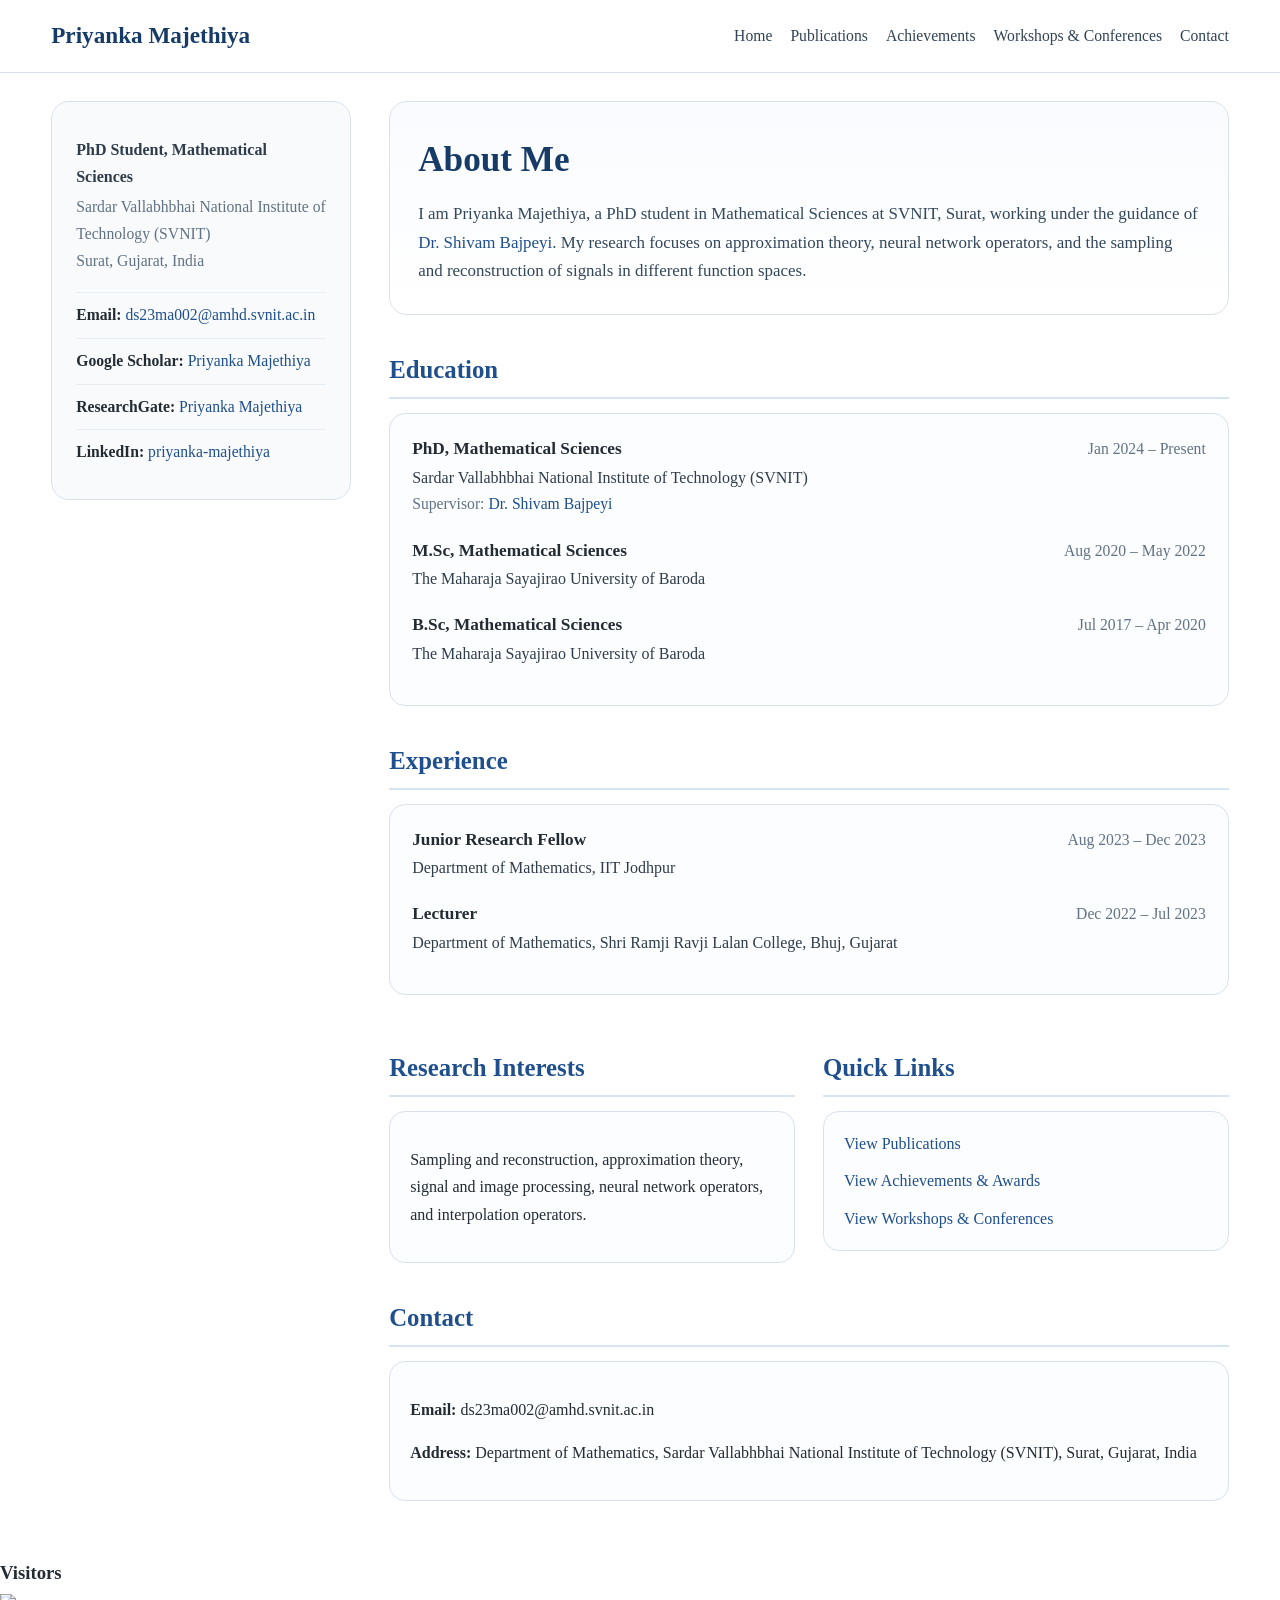
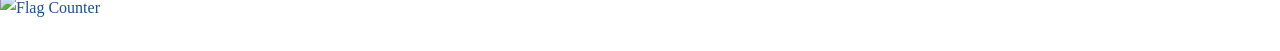
==== index.html @ 8dac593d "Update index.html" ====
<!DOCTYPE html>
<html lang="en">
<head>
  <meta charset="UTF-8">
  <meta name="viewport" content="width=device-width, initial-scale=1.0">
  <title>Priyanka Majethiya | Academic Homepage</title>
  <meta name="description" content="Academic homepage of Priyanka Majethiya, PhD student in Mathematical Sciences at SVNIT.">
  <link rel="stylesheet" href="style.css">
</head>
<body>
  <header class="masthead">
    <div class="masthead__inner">
      <div class="site-title"><a href="index.html">Priyanka Majethiya</a></div>
      
      <nav class="nav-links" aria-label="Main navigation">
        <a href="index.html">Home</a>
        <a href="publications.html">Publications</a>
        <a href="achievements.html">Achievements</a>
        <a href="workshops.html">Workshops & Conferences</a>
        <a href="index.html#contact">Contact</a>
      </nav>

    </div>
  </header>

  <main class="layout" id="top">

    <aside class="sidebar">
      <div class="role">PhD Student, Mathematical Sciences</div>
      <div class="org">Sardar Vallabhbhai National Institute of Technology (SVNIT)</div>
      <div class="place">Surat, Gujarat, India</div>

      <ul class="sidebar-links">
        <li><strong>Email:</strong> <a href="mailto:ds23ma002@amhd.svnit.ac.in">ds23ma002@amhd.svnit.ac.in</a></li>
        <li><strong>Google Scholar:</strong> <a href="https://scholar.google.com/citations?hl=en&user=m8OHx8wAAAAJ" target="_blank" rel="noopener">Priyanka Majethiya</a></li>
        <li><strong>ResearchGate:</strong> <a href="https://www.researchgate.net/profile/Priyanka-Majethiya" target="_blank" rel="noopener">Priyanka Majethiya</a></li>
        <li><strong>LinkedIn:</strong> <a href="https://www.linkedin.com/in/priyanka-majethiya-3678b42a2/" target="_blank" rel="noopener">priyanka-majethiya</a></li>
        </ul>
    </aside>

    <section class="content">
      <section class="hero" id="about">
        <h2 class="page-title">About Me</h2>
        <p class="lead">I am Priyanka Majethiya, a PhD student in Mathematical Sciences at SVNIT, Surat, working under the guidance of <a href="https://sites.google.com/view/shivambajpeyi/home">Dr. Shivam Bajpeyi</a>. My research focuses on approximation theory, neural network operators, and the sampling and reconstruction of signals in different function spaces.</p>
      </section>

      <h3 class="section-title" id="education">Education</h3>
      <div class="section-box">
        <div class="item">
          <div class="item-header">
            <div>
              <div class="item-title">PhD, Mathematical Sciences</div>
              <div class="item-subtitle">Sardar Vallabhbhai National Institute of Technology (SVNIT)</div>
            </div>
            <div class="item-date">Jan 2024 – Present</div>
          </div>
          <div class="meta">Supervisor: <a href="https://sites.google.com/view/shivambajpeyi/home">Dr. Shivam Bajpeyi</a></div>
        </div>

        <div class="item">
          <div class="item-header">
            <div>
              <div class="item-title">M.Sc, Mathematical Sciences</div>
              <div class="item-subtitle">The Maharaja Sayajirao University of Baroda</div>
            </div>
            <div class="item-date">Aug 2020 – May 2022</div>
            </div>
        </div>

        <div class="item">
          <div class="item-header">
            <div>
              <div class="item-title">B.Sc, Mathematical Sciences</div>
              <div class="item-subtitle">The Maharaja Sayajirao University of Baroda</div>
            </div>
            <div class="item-date">Jul 2017 – Apr 2020</div>
            </div>
        </div>
      </div>

      <h3 class="section-title" id="experience">Experience</h3>
      <div class="section-box">
        <div class="item">
          <div class="item-header">
            <div>
              <div class="item-title">Junior Research Fellow</div>
              <div class="item-subtitle">Department of Mathematics, IIT Jodhpur</div>
            </div>
            <div class="item-date">Aug 2023 – Dec 2023</div>
          </div>
        </div>

        <div class="item">
          <div class="item-header">
            <div>
              <div class="item-title">Lecturer</div>
              <div class="item-subtitle">Department of Mathematics, Shri Ramji Ravji Lalan College, Bhuj, Gujarat</div>
            </div>
            <div class="item-date">Dec 2022 – Jul 2023</div>
          </div>
        </div>
      </div>

      <div class="grid-two home-cards">
        <div>
          <h3 class="section-title">Research Interests</h3>
          <div class="contact-box">
            <p>Sampling and reconstruction, approximation theory, signal and image processing, neural network operators, and interpolation operators.</p>
          </div>
        </div>
        <div>
          <h3 class="section-title">Quick Links</h3>
          <div class="contact-box quick-links">
            <p><a href="publications.html">View Publications</a></p>
            <p><a href="achievements.html">View Achievements & Awards</a></p>
            <p><a href="workshops.html">View Workshops & Conferences</a></p>
          </div>
        </div>
      </div>

      <h3 class="section-title" id="contact">Contact</h3>
      <div class="contact-box">
        <p><strong>Email:</strong> ds23ma002@amhd.svnit.ac.in</p>
        <p><strong>Address:</strong> Department of Mathematics, Sardar Vallabhbhai National Institute of Technology (SVNIT), Surat, Gujarat, India</p>
        </div>
    </section>
  </main>

<!-- Visitor Flag Counter - After Website Content -->
<div style="text-align: left; margin-top: 40px; margin-bottom: 30px;">
  <h3 style="margin-bottom: 5px;">Visitors</h3>
  <a href="https://info.flagcounter.com/Y00D">
    <img src="https://s01.flagcounter.com/count2/Y00D/bg_FFFFFF/txt_000000/border_CCCCCC/columns_2/maxflags_10/viewers_0/labels_0/pageviews_0/flags_0/percent_0/"
         alt="Flag Counter"
         border="0">
  </a>
</div>
  
</body>
</html>
---- style.css ----
:root {
  --primary: #1f4f8c;
  --primary-dark: #173b67;
  --text: #232b33;
  --muted: #617284;
  --border: #d9e1ea;
  --bg: #ffffff;
  --sidebar-bg: #f8fafc;
  --section-bg: #fcfdff;
  --max-width: 1180px;
}

* { box-sizing: border-box; }
html { scroll-behavior: smooth; }
body {
  margin: 0;
  font-family: Georgia, "Times New Roman", serif;
  color: var(--text);
  background: var(--bg);
  line-height: 1.7;
}

a {
  color: var(--primary);
  text-decoration: none;
}

a:hover { text-decoration: underline; }

.masthead {
  position: sticky;
  top: 0;
  z-index: 1000;
  background: #fff;
  border-bottom: 1px solid var(--border);
}

.masthead__inner {
  width: min(92%, var(--max-width));
  margin: 0 auto;
  display: flex;
  align-items: center;
  justify-content: space-between;
  min-height: 72px;
  gap: 16px;
}

.site-title a {
  font-size: 1.45rem;
  font-weight: 700;
  color: var(--primary-dark);
  white-space: nowrap;
}

.nav-links {
  display: flex;
  gap: 18px;
  flex-wrap: wrap;
  justify-content: flex-end;
}

.nav-links a {
  font-size: 0.98rem;
  color: #314355;
}

.layout {
  width: min(92%, var(--max-width));
  margin: 28px auto 56px;
  display: grid;
  grid-template-columns: 300px minmax(0, 1fr);
  gap: 38px;
}

.sidebar {
  position: sticky;
  top: 96px;
  align-self: start;
  background: var(--sidebar-bg);
  border: 1px solid var(--border);
  border-radius: 18px;
  padding: 24px;
}

.sidebar h1 {
  margin: 0;
  font-size: 1.9rem;
  line-height: 1.2;
  color: var(--primary-dark);
}

.sidebar .role {
  margin: 10px 0 4px;
  font-size: 1rem;
  color: #2f3c4a;
  font-weight: 600;
}

.sidebar .org,
.sidebar .place {
  color: var(--muted);
  font-size: 0.98rem;
}

.sidebar-links {
  list-style: none;
  padding: 0;
  margin: 18px 0 0;
}

.sidebar-links li {
  padding: 9px 0;
  border-top: 1px solid #e5edf5;
  font-size: 0.98rem;
}

.content { min-width: 0; }

.hero {
  border: 1px solid var(--border);
  border-radius: 18px;
  padding: 28px;
  background: linear-gradient(180deg, #f9fbfe 0%, #ffffff 100%);
}

.page-title {
  margin: 0 0 10px;
  font-size: 2.2rem;
  color: var(--primary-dark);
}

.lead {
  font-size: 1.06rem;
  color: #33475b;
  margin: 0;
}

.section-title {
  color: var(--primary);
  font-size: 1.55rem;
  margin: 34px 0 14px;
  padding-bottom: 6px;
  border-bottom: 2px solid #d7e5f2;
}

.item, .section-box {
  margin-bottom: 18px;
}

.section-box {
  border: 1px solid var(--border);
  border-radius: 16px;
  padding: 20px 22px;
  background: var(--section-bg);
}

.item-header {
  display: flex;
  justify-content: space-between;
  gap: 18px;
  align-items: baseline;
  flex-wrap: wrap;
}

.item-title {
  font-weight: 700;
  font-size: 1.08rem;
}

.item-subtitle { color: #2f3c4a; }

.item-date {
  color: var(--muted);
  white-space: nowrap;
  font-size: 0.98rem;
}

.meta,
.note,
.small {
  color: var(--muted);
  font-size: 0.98rem;
}

.clean-list {
  margin: 8px 0 0 22px;
}

.clean-list li { margin-bottom: 5px; }

.pub-list {
  display: grid;
  gap: 18px;
}

.pub-card {
  border: 1px solid var(--border);
  border-radius: 16px;
  padding: 18px 20px;
  background: #fff;
}

.pub-card h3 {
  margin: 0 0 8px;
  font-size: 1.12rem;
}

.link-row {
  display: flex;
  flex-wrap: wrap;
  gap: 10px 16px;
  margin-top: 8px;
}

.pill {
  display: inline-block;
  padding: 5px 11px;
  border-radius: 999px;
  border: 1px solid #cddbeb;
  color: var(--primary-dark);
  font-size: 0.88rem;
  background: #f8fbff;
}

.grid-two {
  display: grid;
  grid-template-columns: 1fr 1fr;
  gap: 28px;
}

.contact-box {
  border: 1px solid var(--border);
  border-radius: 16px;
  padding: 18px 20px;
  background: #fcfdff;
}

.footer {
  width: min(92%, var(--max-width));
  margin: 0 auto 28px;
  padding-top: 18px;
  border-top: 1px solid var(--border);
  color: var(--muted);
  font-size: 0.95rem;
}

@media (max-width: 980px) {
  .layout { grid-template-columns: 1fr; }
  .sidebar { position: static; }
  .grid-two { grid-template-columns: 1fr; }
}

@media (max-width: 680px) {
  .masthead__inner {
    padding: 10px 0;
    align-items: flex-start;
    flex-direction: column;
  }

  .nav-links { gap: 12px; }
  .page-title { font-size: 1.85rem; }
  .section-title { font-size: 1.35rem; }
}


.page-layout {
  align-items: start;
}

.compact-hero {
  padding: 20px 24px;
  margin-bottom: 18px;
}

.compact-page-list {
  max-width: 900px;
}

.quick-links p {
  margin: 0 0 10px;
}

.quick-links p:last-child {
  margin-bottom: 0;
}

@media (max-width: 980px) {
  .page-layout {
    grid-template-columns: 1fr;
  }
}
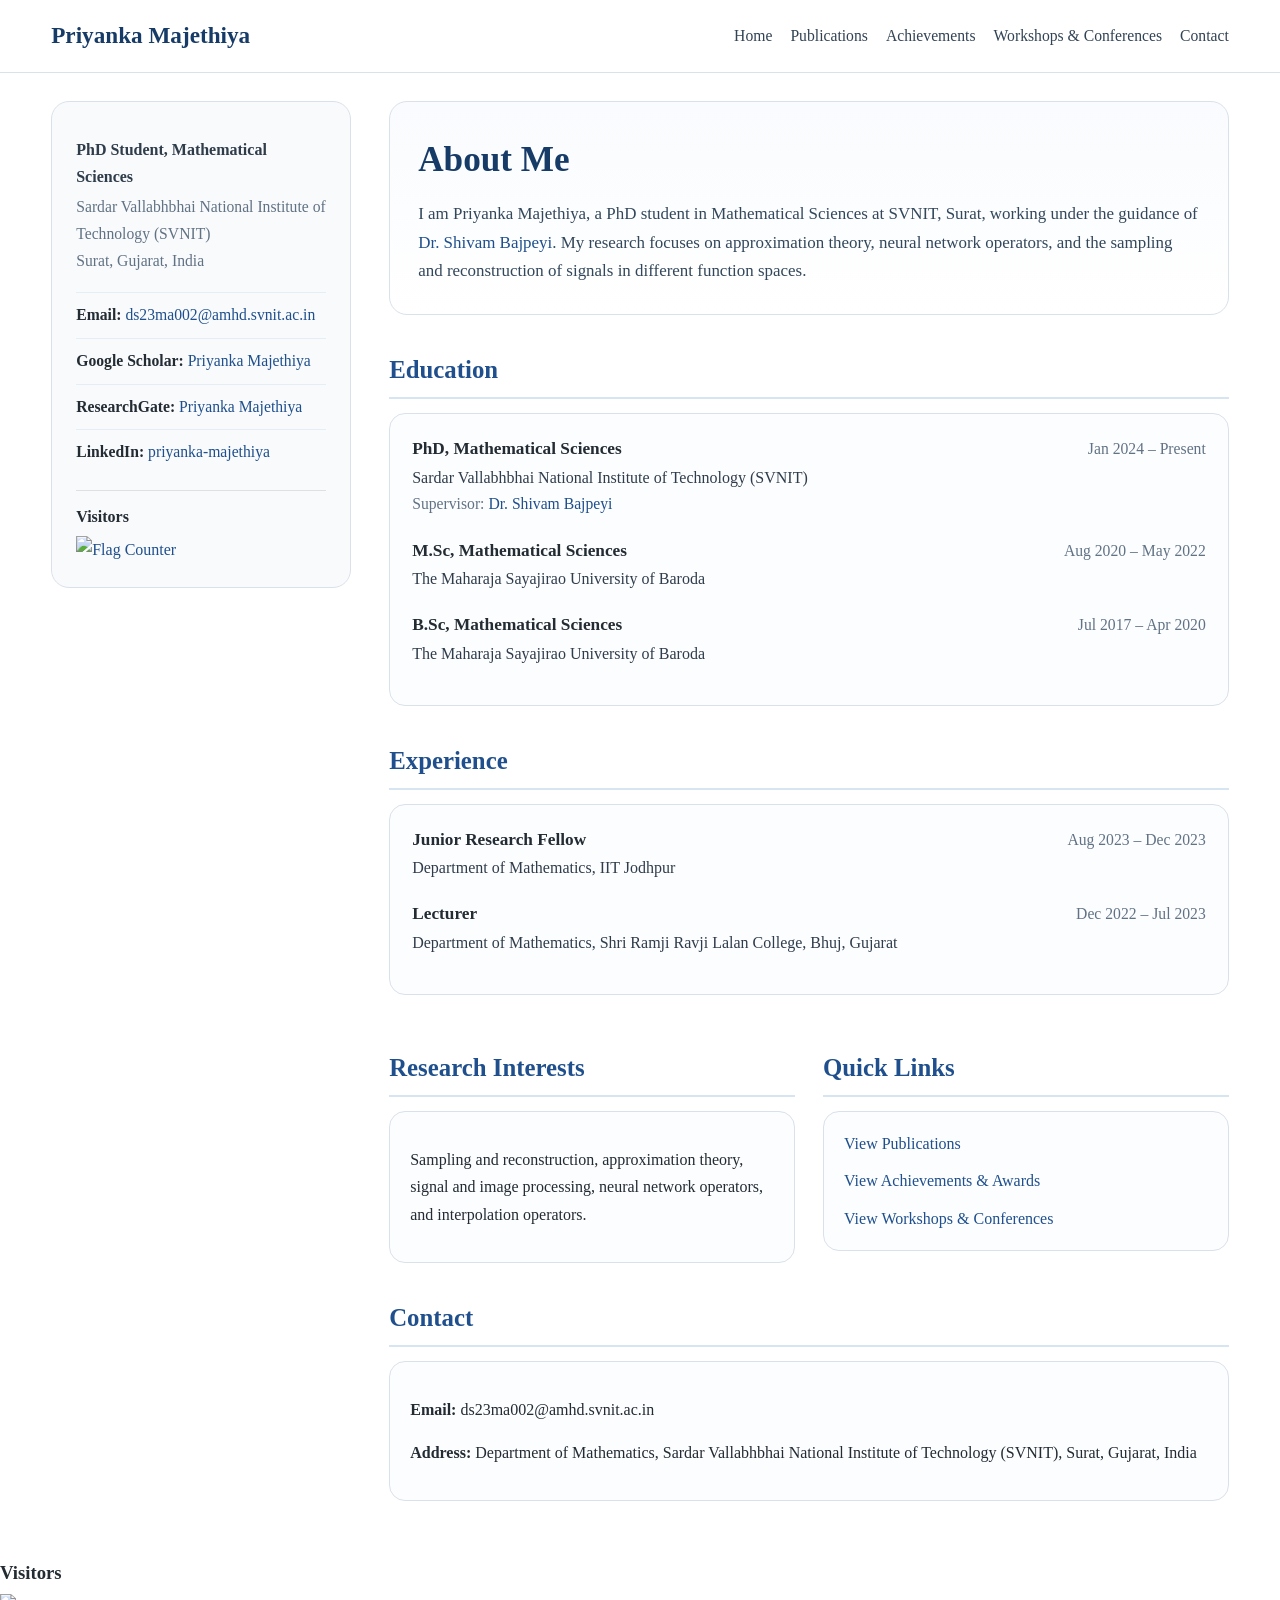
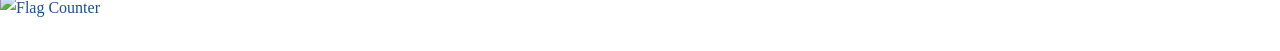
==== commit 680bb5a8: "Update index.html" ====
--- a/index.html
+++ b/index.html
@@ -36,6 +36,18 @@
         <li><strong>ResearchGate:</strong> <a href="https://www.researchgate.net/profile/Priyanka-Majethiya" target="_blank" rel="noopener">Priyanka Majethiya</a></li>
         <li><strong>LinkedIn:</strong> <a href="https://www.linkedin.com/in/priyanka-majethiya-3678b42a2/" target="_blank" rel="noopener">priyanka-majethiya</a></li>
         </ul>
+
+      <!-- Visitor Flag Counter below whole sidebar table -->
+  <div style="margin-top: 15px; padding-top: 12px; border-top: 1px solid #e0e0e0; text-align: left;">
+    <strong>Visitors</strong><br>
+    <a href="https://info.flagcounter.com/Y00D">
+      <img src="https://s01.flagcounter.com/count2/Y00D/bg_FFFFFF/txt_000000/border_CCCCCC/columns_2/maxflags_10/viewers_0/labels_0/pageviews_0/flags_0/percent_0/"
+           alt="Flag Counter"
+           border="0"
+           style="margin-top: 6px; max-width: 100%; height: auto;">
+    </a>
+  </div>
+      
     </aside>
 
     <section class="content">
@@ -126,6 +138,7 @@
     </section>
   </main>
 
+  </body>
 <!-- Visitor Flag Counter - After Website Content -->
 <div style="text-align: left; margin-top: 40px; margin-bottom: 30px;">
   <h3 style="margin-bottom: 5px;">Visitors</h3>
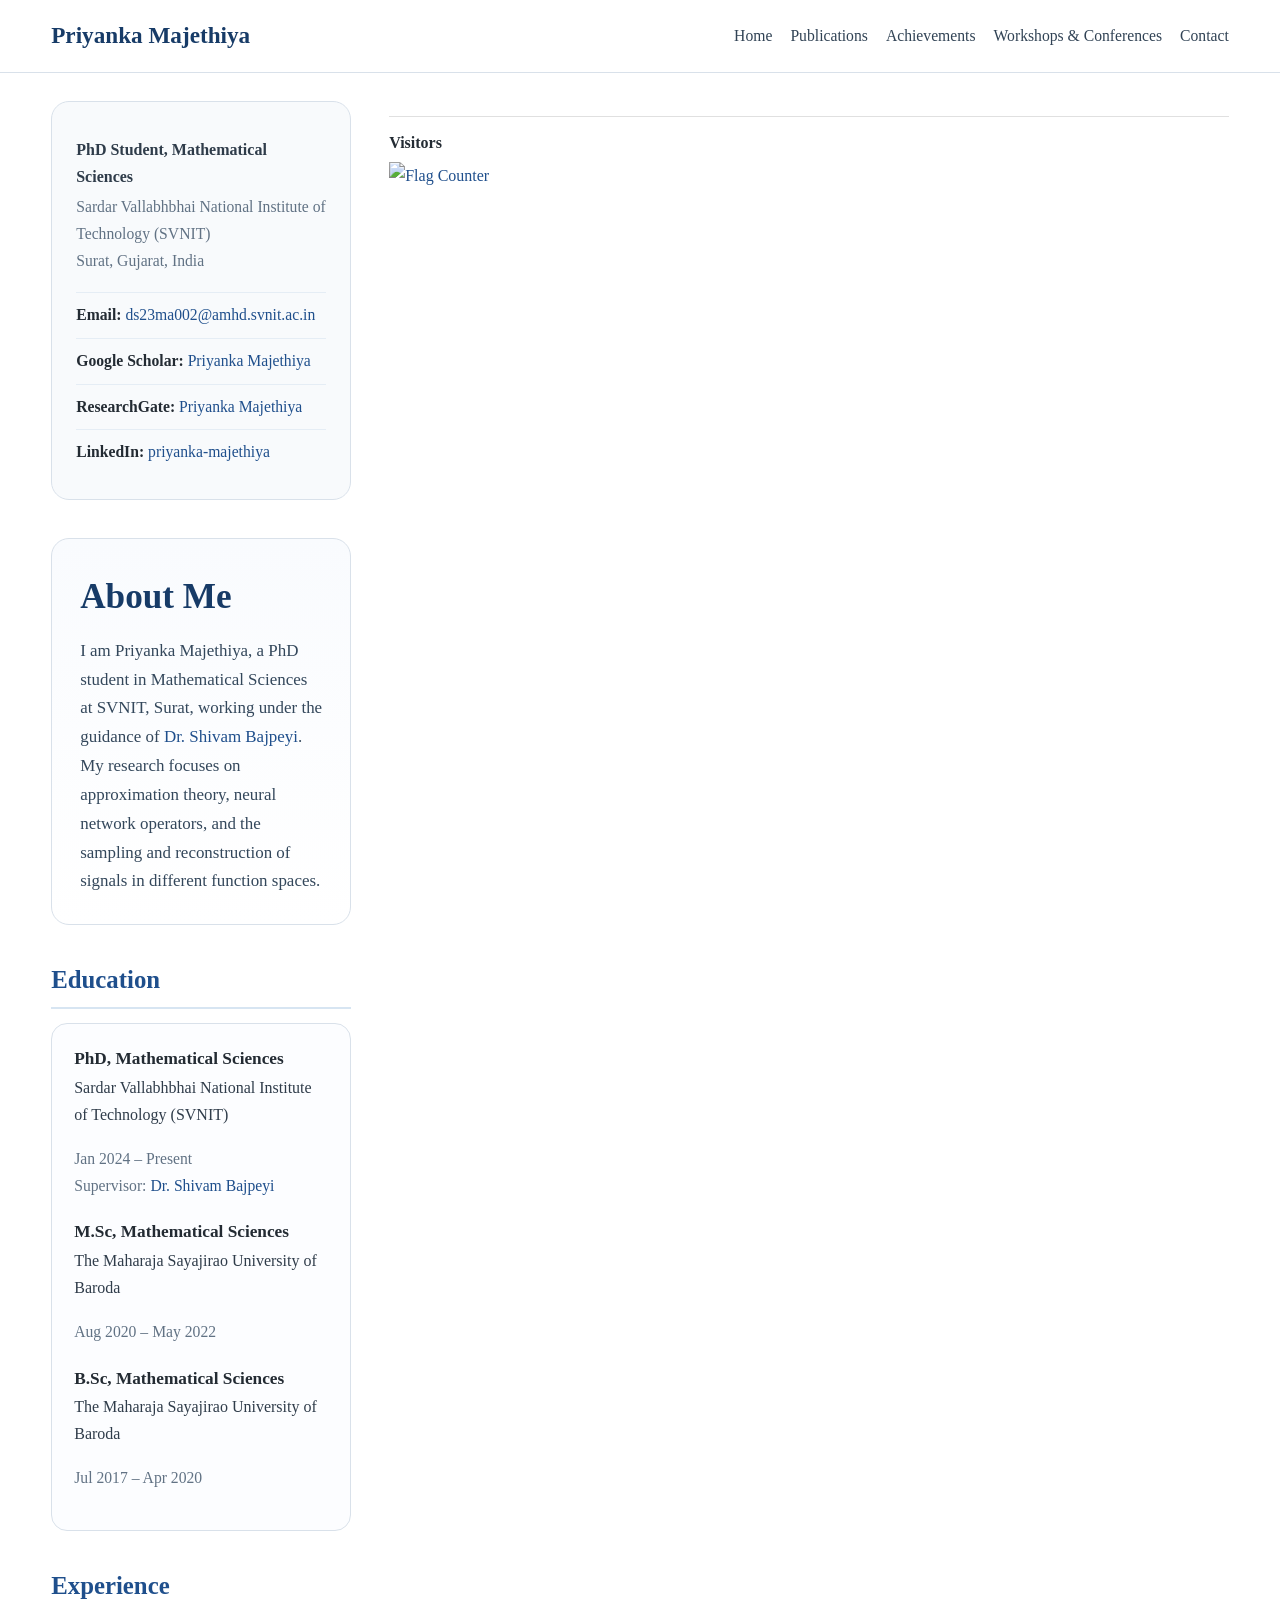
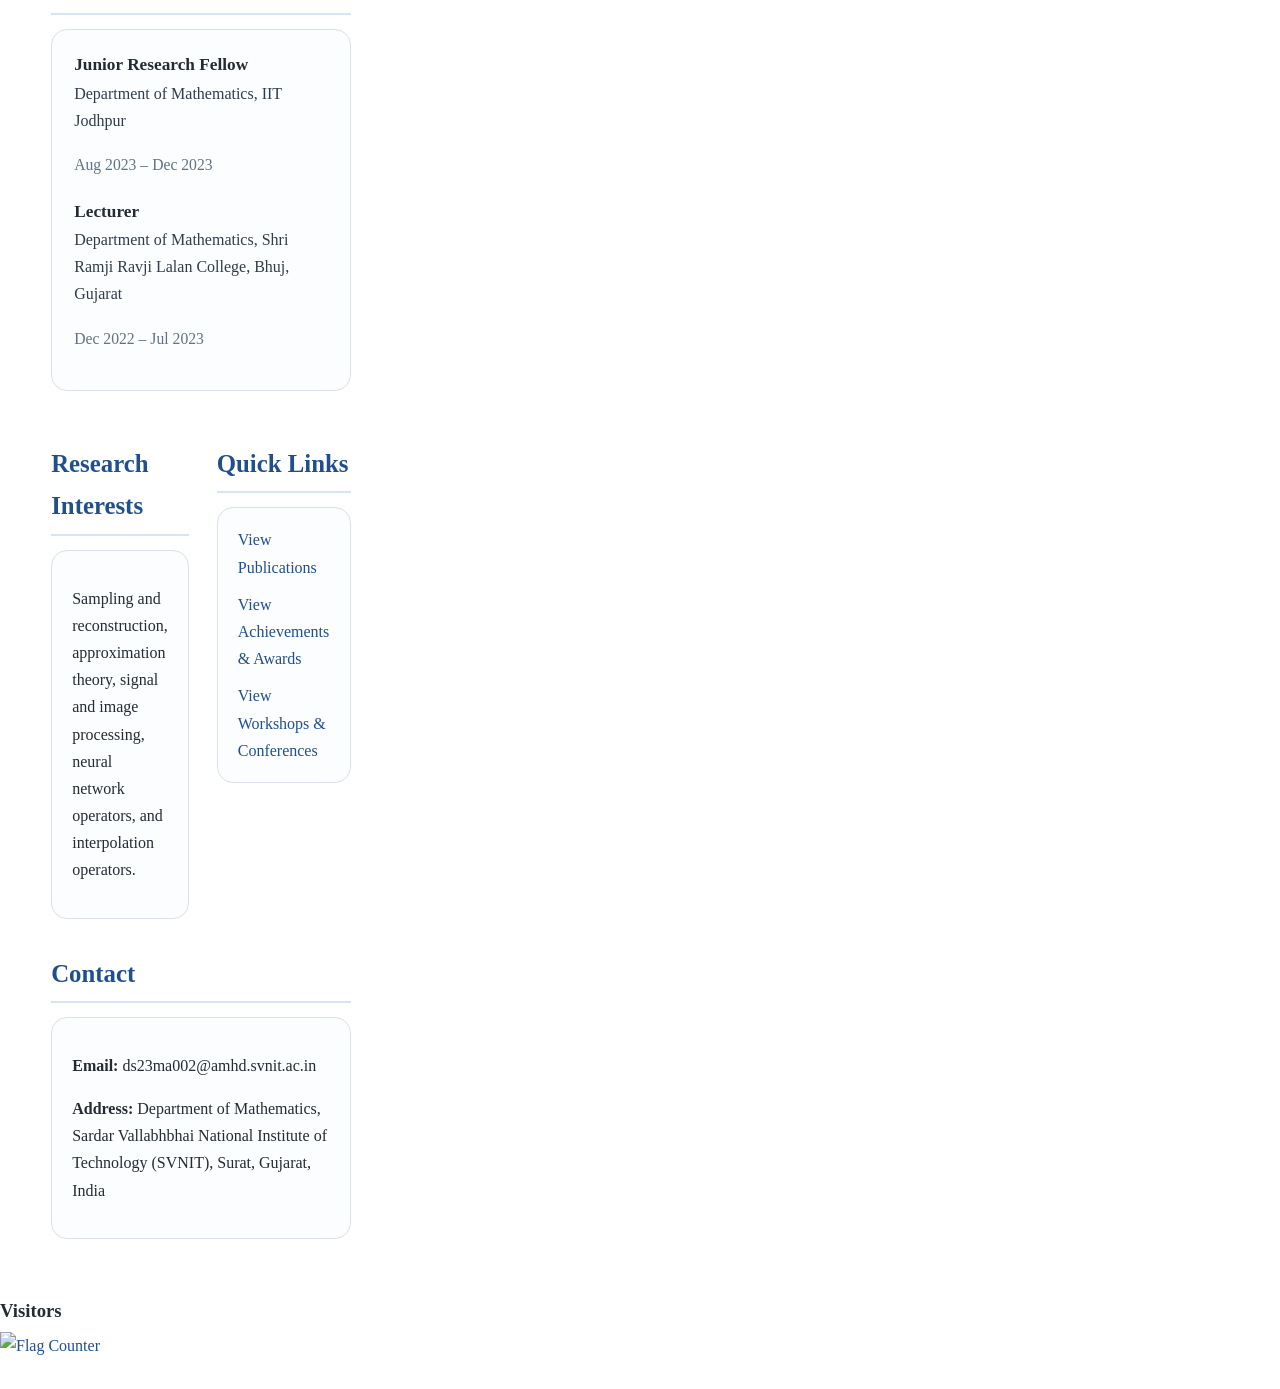
==== commit 5b0dde68: "Update index.html" ====
--- a/index.html
+++ b/index.html
@@ -36,7 +36,9 @@
         <li><strong>ResearchGate:</strong> <a href="https://www.researchgate.net/profile/Priyanka-Majethiya" target="_blank" rel="noopener">Priyanka Majethiya</a></li>
         <li><strong>LinkedIn:</strong> <a href="https://www.linkedin.com/in/priyanka-majethiya-3678b42a2/" target="_blank" rel="noopener">priyanka-majethiya</a></li>
         </ul>
+</aside>
 
+    
       <!-- Visitor Flag Counter below whole sidebar table -->
   <div style="margin-top: 15px; padding-top: 12px; border-top: 1px solid #e0e0e0; text-align: left;">
     <strong>Visitors</strong><br>
@@ -48,7 +50,7 @@
     </a>
   </div>
       
-    </aside>
+    
 
     <section class="content">
       <section class="hero" id="about">
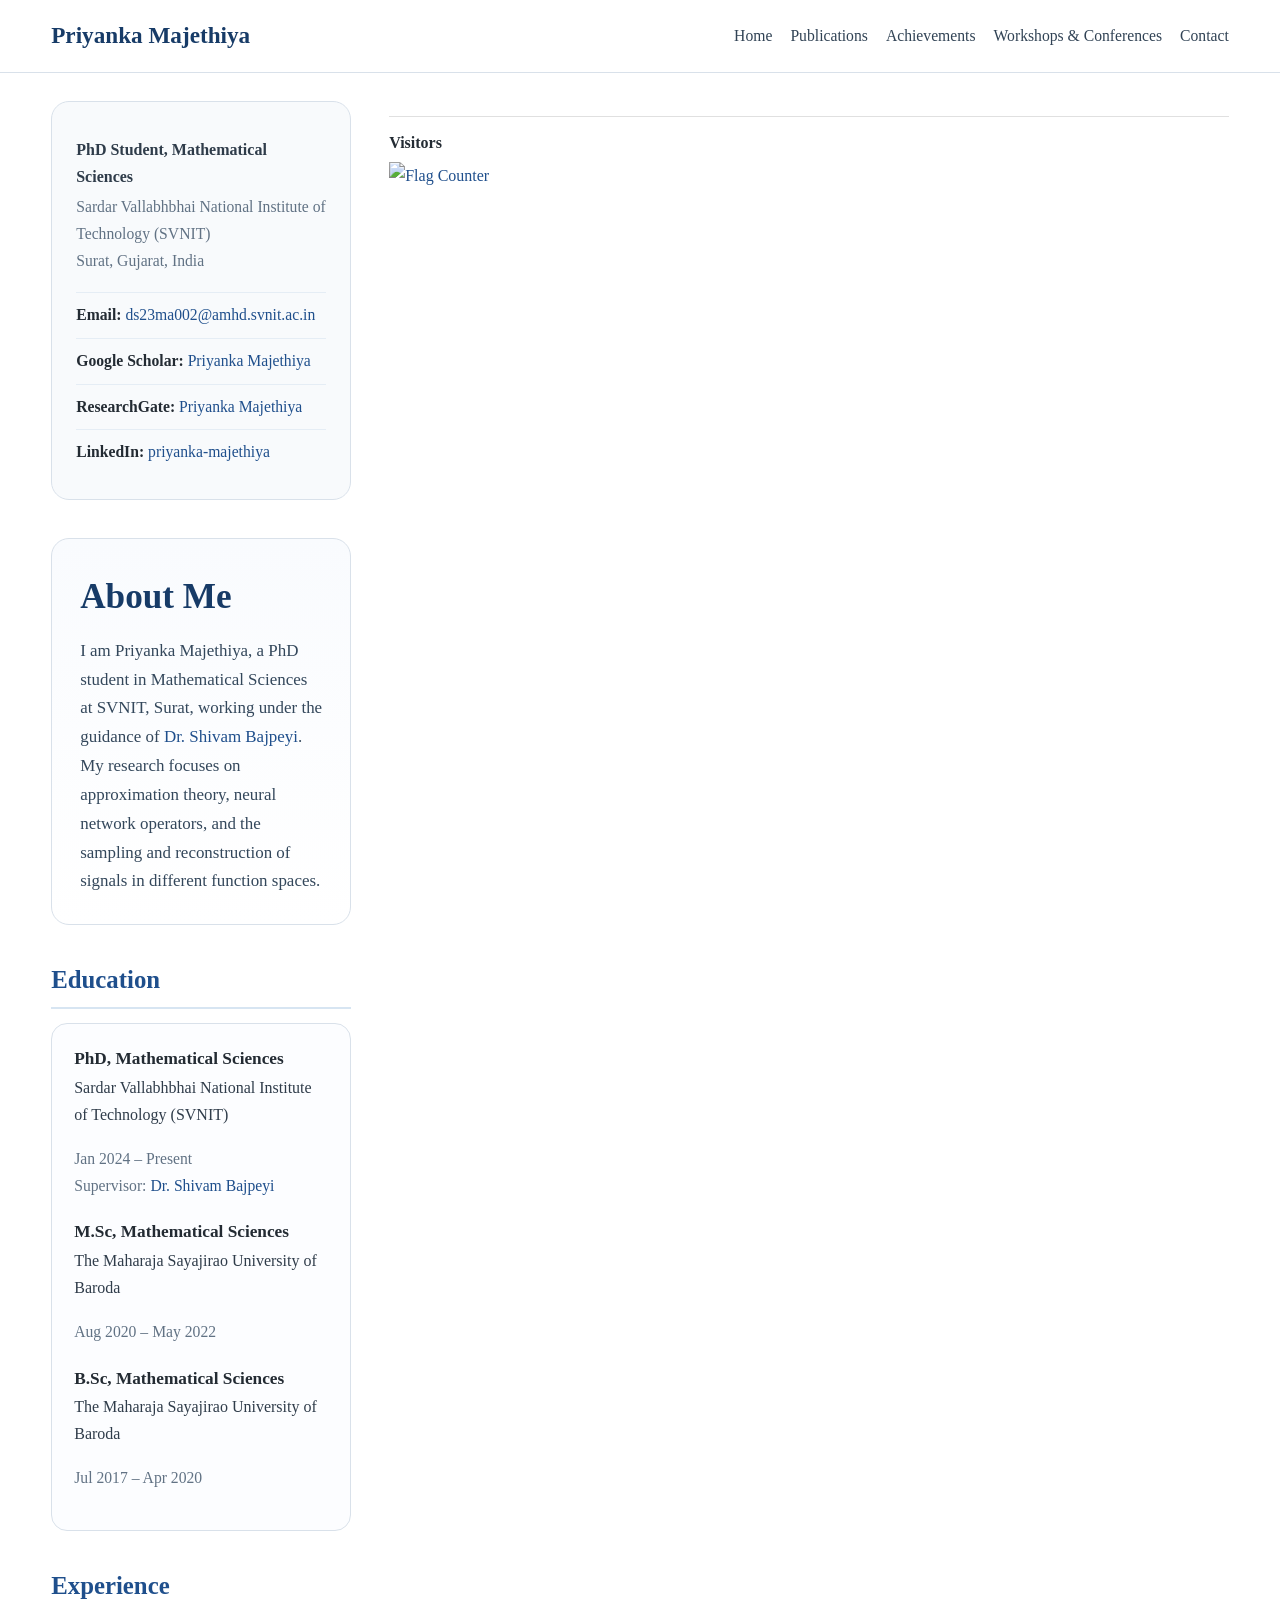
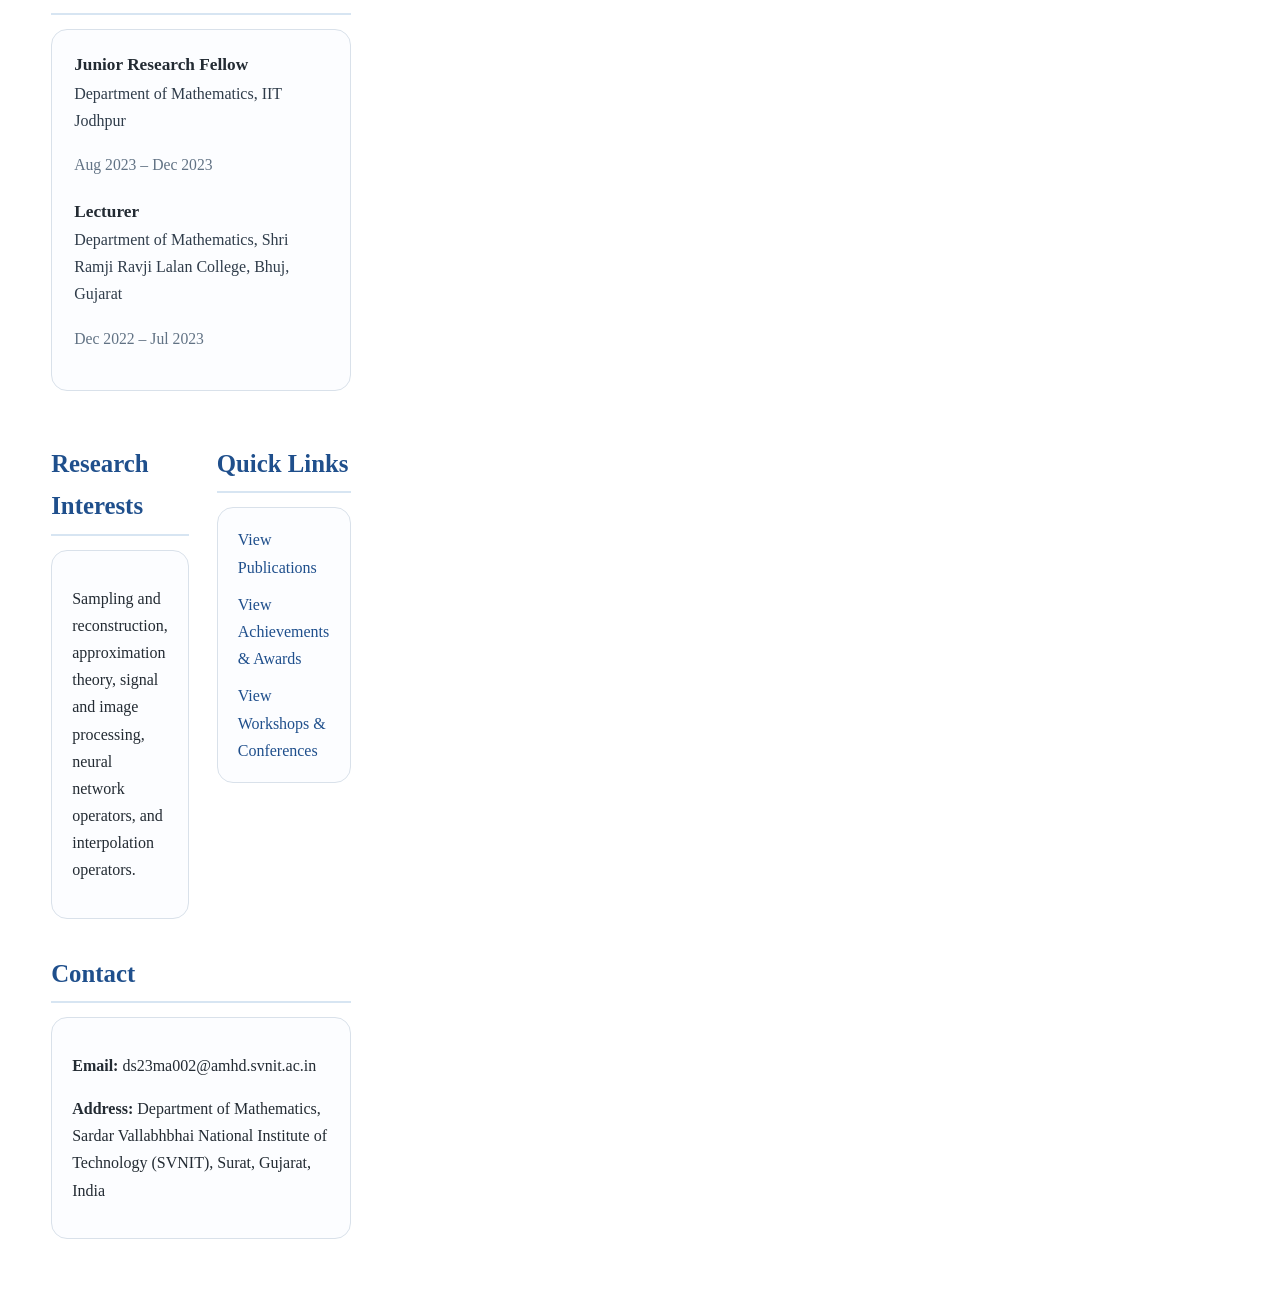
==== commit f0399a86: "Update index.html" ====
--- a/index.html
+++ b/index.html
@@ -140,16 +140,7 @@
     </section>
   </main>
 
-  </body>
-<!-- Visitor Flag Counter - After Website Content -->
-<div style="text-align: left; margin-top: 40px; margin-bottom: 30px;">
-  <h3 style="margin-bottom: 5px;">Visitors</h3>
-  <a href="https://info.flagcounter.com/Y00D">
-    <img src="https://s01.flagcounter.com/count2/Y00D/bg_FFFFFF/txt_000000/border_CCCCCC/columns_2/maxflags_10/viewers_0/labels_0/pageviews_0/flags_0/percent_0/"
-         alt="Flag Counter"
-         border="0">
-  </a>
-</div>
+ 
   
 </body>
 </html>
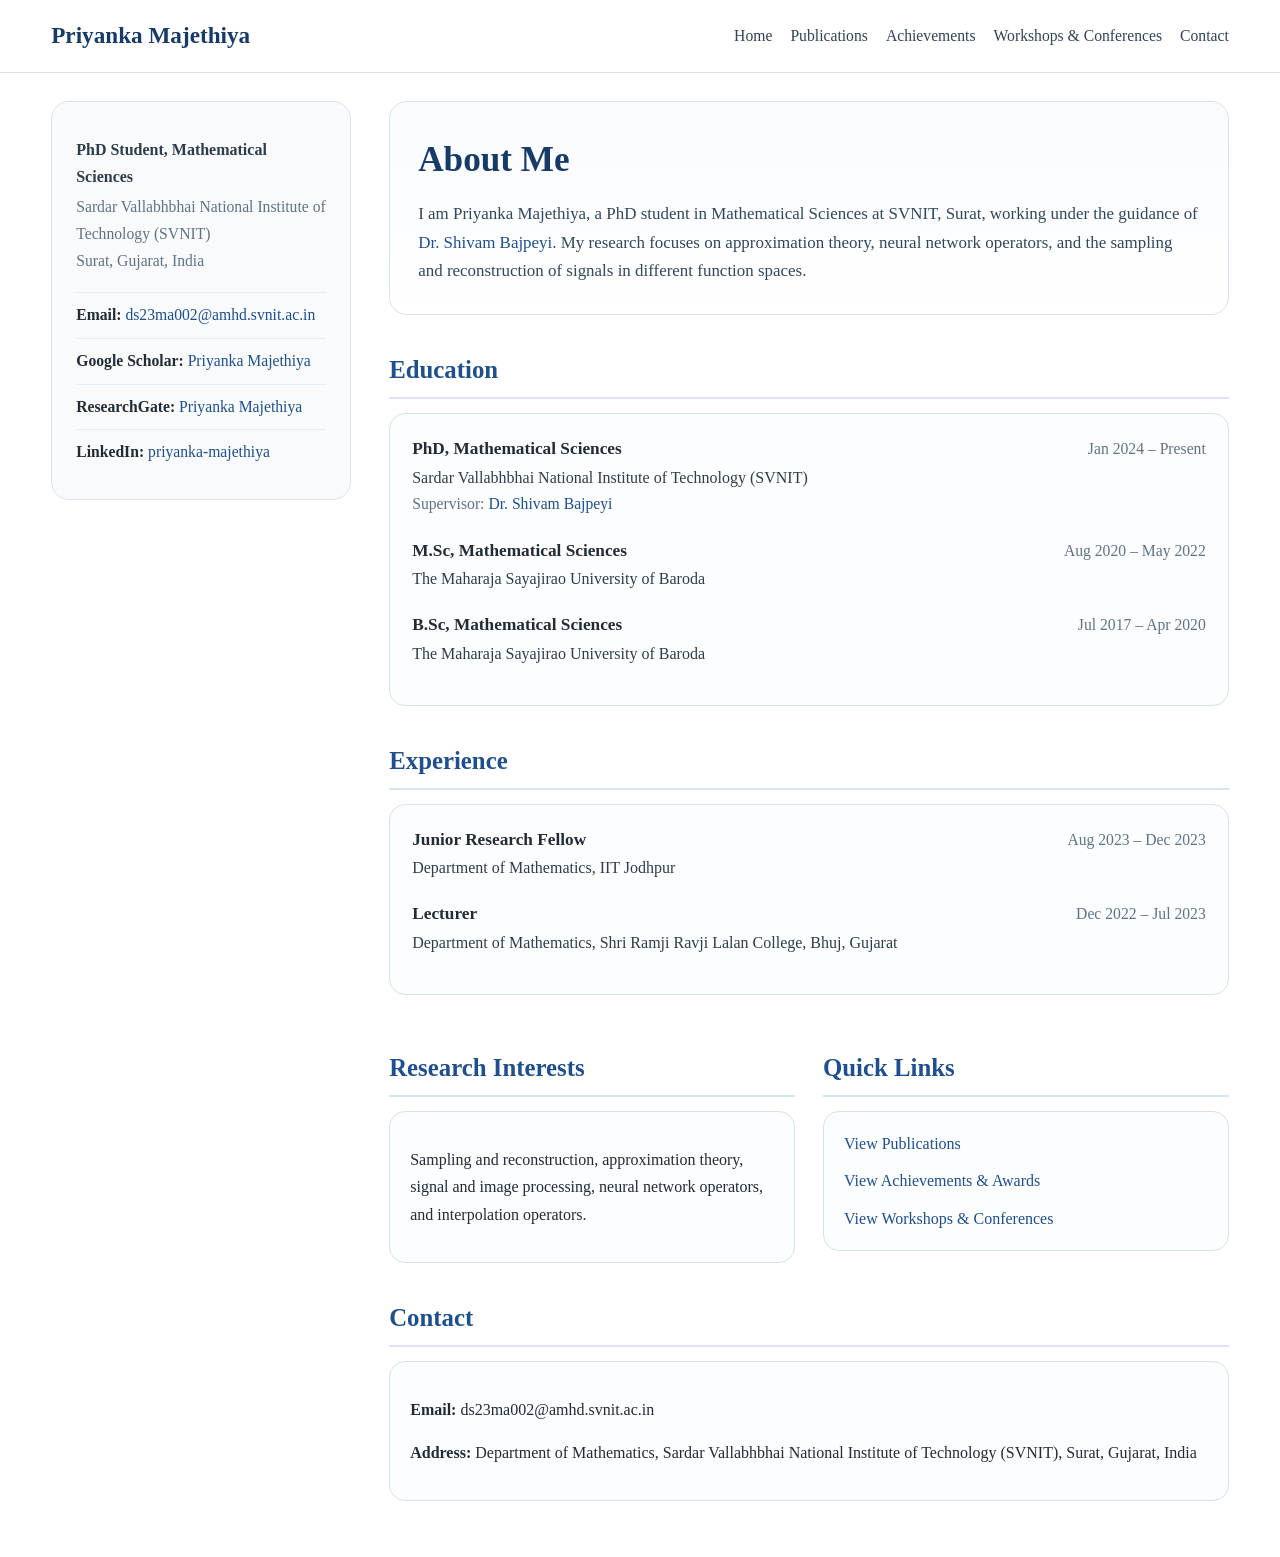
==== commit 73aa2065: "Update index.html" ====
--- a/index.html
+++ b/index.html
@@ -39,16 +39,7 @@
 </aside>
 
     
-      <!-- Visitor Flag Counter below whole sidebar table -->
-  <div style="margin-top: 15px; padding-top: 12px; border-top: 1px solid #e0e0e0; text-align: left;">
-    <strong>Visitors</strong><br>
-    <a href="https://info.flagcounter.com/Y00D">
-      <img src="https://s01.flagcounter.com/count2/Y00D/bg_FFFFFF/txt_000000/border_CCCCCC/columns_2/maxflags_10/viewers_0/labels_0/pageviews_0/flags_0/percent_0/"
-           alt="Flag Counter"
-           border="0"
-           style="margin-top: 6px; max-width: 100%; height: auto;">
-    </a>
-  </div>
+  
       
     
 
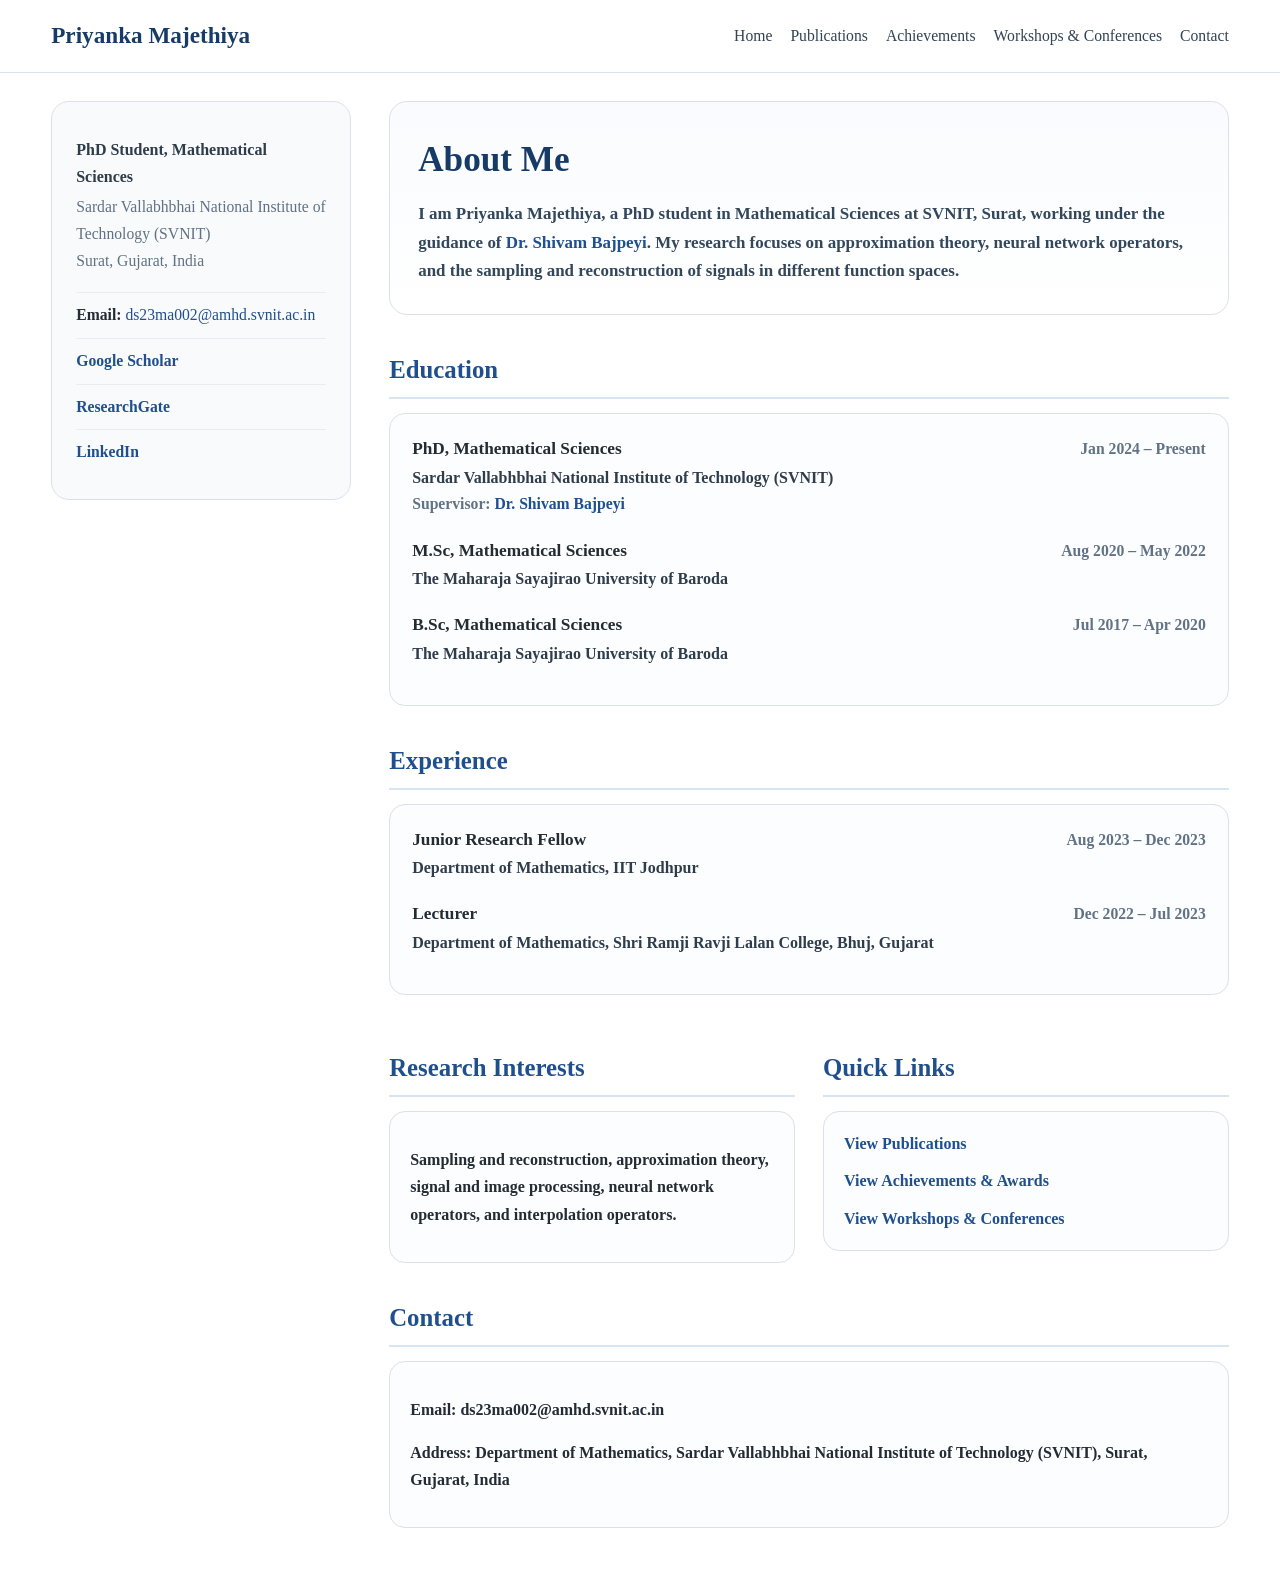
==== commit 5ad5e6d0: "Update links for Google Scholar, ResearchGate, and LinkedIn" ====
--- a/index.html
+++ b/index.html
@@ -32,9 +32,9 @@
 
       <ul class="sidebar-links">
         <li><strong>Email:</strong> <a href="mailto:ds23ma002@amhd.svnit.ac.in">ds23ma002@amhd.svnit.ac.in</a></li>
-        <li><strong>Google Scholar:</strong> <a href="https://scholar.google.com/citations?hl=en&user=m8OHx8wAAAAJ" target="_blank" rel="noopener">Priyanka Majethiya</a></li>
-        <li><strong>ResearchGate:</strong> <a href="https://www.researchgate.net/profile/Priyanka-Majethiya" target="_blank" rel="noopener">Priyanka Majethiya</a></li>
-        <li><strong>LinkedIn:</strong> <a href="https://www.linkedin.com/in/priyanka-majethiya-3678b42a2/" target="_blank" rel="noopener">priyanka-majethiya</a></li>
+         <li><strong> <a href="https://scholar.google.com/citations?hl=en&user=m8OHx8wAAAAJ" target="_blank" rel="noopener">Google Scholar</a></li>
+        <li><strong> <a href="https://www.researchgate.net/profile/Priyanka-Majethiya" target="_blank" rel="noopener">ResearchGate</a></li>
+        <li><strong> <a href="https://www.linkedin.com/in/priyanka-majethiya-3678b42a2/" target="_blank" rel="noopener">LinkedIn</a></li>
         </ul>
 </aside>
 
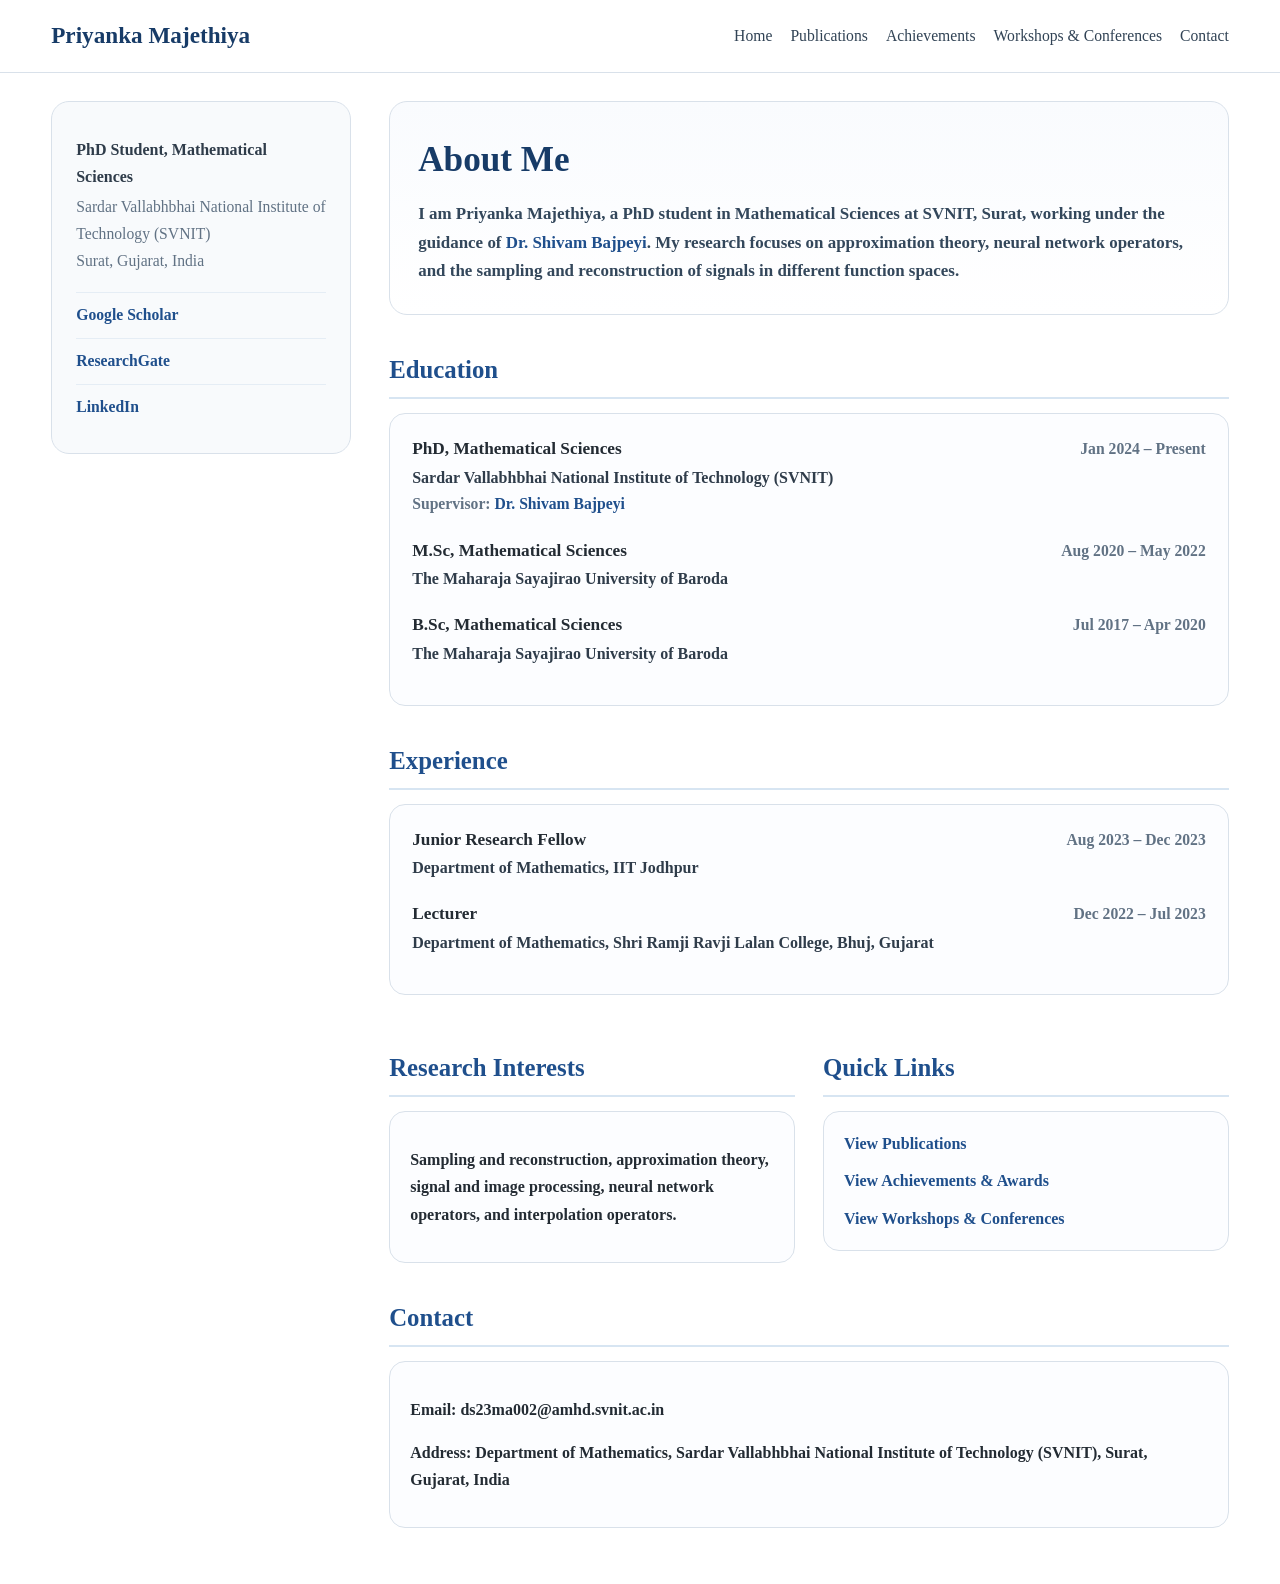
==== commit 48992684: "Remove email link from index.html" ====
--- a/index.html
+++ b/index.html
@@ -31,7 +31,7 @@
       <div class="place">Surat, Gujarat, India</div>
 
       <ul class="sidebar-links">
-        <li><strong>Email:</strong> <a href="mailto:ds23ma002@amhd.svnit.ac.in">ds23ma002@amhd.svnit.ac.in</a></li>
+       
          <li><strong> <a href="https://scholar.google.com/citations?hl=en&user=m8OHx8wAAAAJ" target="_blank" rel="noopener">Google Scholar</a></li>
         <li><strong> <a href="https://www.researchgate.net/profile/Priyanka-Majethiya" target="_blank" rel="noopener">ResearchGate</a></li>
         <li><strong> <a href="https://www.linkedin.com/in/priyanka-majethiya-3678b42a2/" target="_blank" rel="noopener">LinkedIn</a></li>
